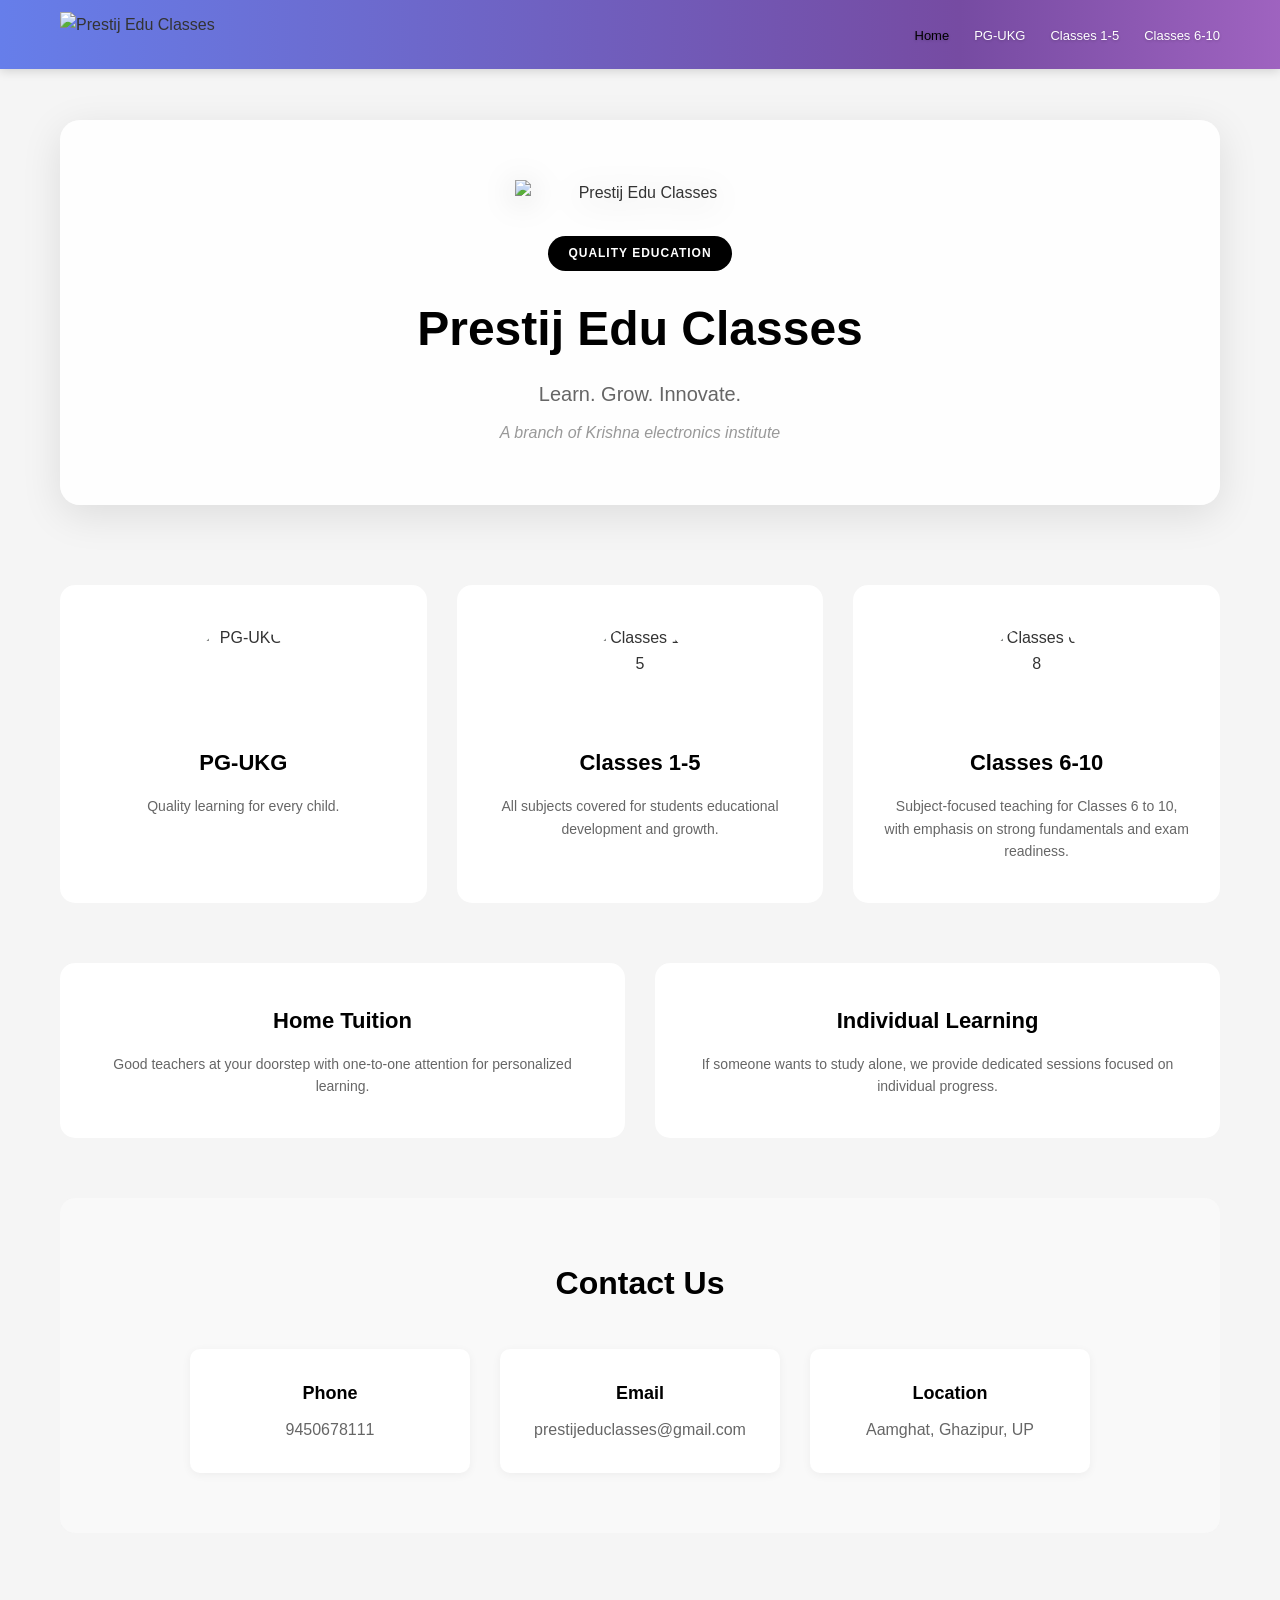
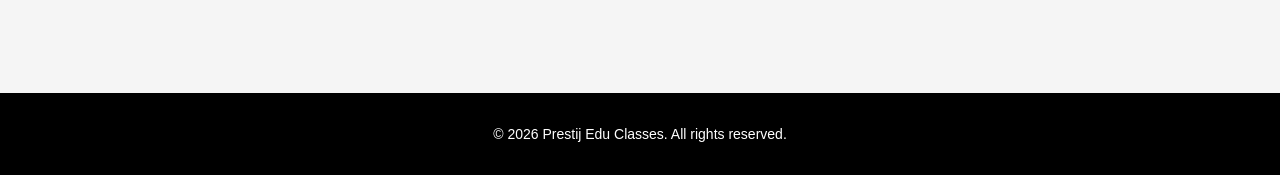
==== index.html @ 08bde534 "Prestij Edu Classes Website Code" ====
<!DOCTYPE html>
<html lang="en">
<head>
    <meta charset="UTF-8">
    <meta name="viewport" content="width=device-width, initial-scale=1.0">
    <title>Prestij Edu Classes - Home</title>
    <link rel="stylesheet" href="home.css">
</head>
<body>
    <nav class="navbar" id="navbar">
        <div class="container">
            <div class="logo">
                <img src="images/logo.png" alt="Prestij Edu Classes" class="logo-img">
            </div>
            <ul class="nav-links">
                <li><a href="index.html" class="active">Home</a></li>
                <li><a href="pg-ukg.html">PG-UKG</a></li>
                <li><a href="1st-5th.html">Classes 1-5</a></li>
                <li><a href="6th-8th.html">Classes 6-10</a></li>
            </ul>
        </div>
    </nav>

    <section class="hero-section">
        <!-- Blurred Background -->
        <div class="hero-bg-blur"></div>
        
        <div class="container">
            <div class="hero-content">
                <img src="images/logo.png" alt="Prestij Edu Classes" class="hero-logo">
                <span class="hero-badge">Quality Education</span>
                <h1>Prestij Edu Classes</h1>
                <p class="tagline">Learn. Grow. Innovate.</p>
                <p class="subtitle">A branch of Krishna electronics institute</p>
            </div>

            <div class="class-grid">
                <a href="pg-ukg.html" class="class-card">
                    <img src="images/pg_icon.png" alt="PG-UKG" class="card-icon">
                    <h3>PG-UKG</h3>
                    <p>Quality learning for every child.</p>
                </a>

                <a href="1st-5th.html" class="class-card">
                    <img src="images/1_5icon.png" alt="Classes 1-5" class="card-icon">
                    <h3>Classes 1-5</h3>
                    <p>All subjects covered for students educational development and growth.</p>
                </a>

                <a href="6th-8th.html" class="class-card">
                    <img src="images/6_8icon.png" alt="Classes 6-8" class="card-icon">
                    <h3>Classes 6-10</h3>
                    <p>Subject-focused teaching for Classes 6 to 10, with emphasis on strong fundamentals and exam readiness.</p>
                </a>
            </div>

            <div class="info-grid">
                <div class="info-card">
                    <h3>Home Tuition</h3>
                    <p>Good teachers at your doorstep with one-to-one attention for personalized learning.</p>
                </div>

                <div class="info-card">
                    <h3>Individual Learning</h3>
                    <p>If someone wants to study alone, we provide dedicated sessions focused on individual progress.</p>
                </div>
            </div>

            <div class="contact-section">
                <h2>Contact Us</h2>
                <div class="contact-info">
                    <div class="contact-item">
                        <h3>Phone</h3>
                        <p>9450678111</p>
                    </div>
                    <div class="contact-item">
                        <h3>Email</h3>
                        <p>prestijeduclasses@gmail.com</p>
                    </div>
                    <div class="contact-item">
                        <h3>Location</h3>
                        <p>Aamghat, Ghazipur, UP</p>
                    </div>
                </div>
            </div>
        </div>
    </section>

    <footer>
        <p>&copy; 2026 Prestij Edu Classes. All rights reserved.</p>
    </footer>

    <script>
        let lastScroll = 0;
        const navbar = document.getElementById('navbar');
        
        window.addEventListener('scroll', () => {
            const currentScroll = window.pageYOffset;
            
            // Add scrolled class for smaller size
            if (currentScroll > 50) {
                navbar.classList.add('scrolled');
            } else {
                navbar.classList.remove('scrolled');
            }
            
            // Hide/show navbar based on scroll direction
            if (currentScroll > lastScroll && currentScroll > 100) {
                // Scrolling down
                navbar.classList.add('hidden');
            } else {
                // Scrolling up
                navbar.classList.remove('hidden');
            }
            
            lastScroll = currentScroll;
        });
    </script>
</body>
</html>
---- home.css ----
* {
    margin: 0;
    padding: 0;
    box-sizing: border-box;
}

body {
    font-family: -apple-system, BlinkMacSystemFont, 'Segoe UI', Roboto, 'Helvetica Neue', Arial, sans-serif;
    line-height: 1.6;
    color: #333;
    background-color: #f5f5f5;
}

.container {
    max-width: 1200px;
    margin: 0 auto;
    padding: 0 20px;
}

/* Navigation - Smaller with Animated Gradient */
.navbar {
    background: linear-gradient(90deg, #667eea 0%, #764ba2 25%, #f093fb 50%, #4facfe 75%, #667eea 100%);
    background-size: 300% 100%;
    padding: 12px 0;
    box-shadow: 0 2px 10px rgba(0,0,0,0.15);
    position: fixed;
    top: 0;
    left: 0;
    right: 0;
    z-index: 1000;
    transition: transform 0.3s ease, padding 0.3s ease;
    animation: gradientShift 8s ease infinite;
}

@keyframes gradientShift {
    0% {
        background-position: 0% 50%;
    }
    50% {
        background-position: 100% 50%;
    }
    100% {
        background-position: 0% 50%;
    }
}

/* Navbar when scrolled - Even smaller */
.navbar.scrolled {
    padding: 8px 0;
    box-shadow: 0 4px 15px rgba(0,0,0,0.2);
}

/* Hide navbar when scrolling down */
.navbar.hidden {
    transform: translateY(-100%);
}

.navbar .container {
    display: flex;
    justify-content: space-between;
    align-items: center;
}

.logo {
    display: flex;
    align-items: center;
}

.logo-img {
    height: 45px;
    width: auto;
    object-fit: contain;
    transition: height 0.3s ease;
}

.navbar.scrolled .logo-img {
    height: 35px;
}

.nav-links {
    display: flex;
    list-style: none;
    gap: 25px;
}

.nav-links a {
    text-decoration: none;
    color: #fff;
    font-size: 13px;
    transition: all 0.3s ease;
    font-weight: 500;
    text-shadow: 0 1px 3px rgba(0,0,0,0.2);
}

.nav-links a:hover,
.nav-links a.active {
    color: #000;
    transform: translateY(-2px);
}

/* Hero Section with Blur Background */
.hero-section {
    padding: 120px 0 80px 0;
    position: relative;
    min-height: 100vh;
    overflow: hidden;
}

/* Blurred Background Layer */
.hero-bg-blur {
    position: absolute;
    top: 0;
    left: 0;
    width: 100%;
    height: 100%;
    background-image: url('images/logo.png');
    background-position: center;
    background-repeat: no-repeat;
    background-size: cover;
    filter: blur(20px);
    -webkit-filter: blur(20px);
    transform: scale(1.1);
    z-index: -1;
    opacity: 0.3;
}

/* Hero Content Layer */
.hero-content {
    text-align: center;
    margin-bottom: 80px;
    position: relative;
    z-index: 2;
    background-color: rgba(255, 255, 255, 0.9);
    padding: 60px 40px;
    border-radius: 20px;
    box-shadow: 0 10px 40px rgba(0,0,0,0.1);
}

.hero-logo {
    width: 250px;
    height: auto;
    margin-bottom: 30px;
    display: block;
    margin-left: auto;
    margin-right: auto;
    filter: drop-shadow(0 5px 15px rgba(0,0,0,0.2));
}

.hero-badge {
    display: inline-block;
    background-color: #000;
    color: #fff;
    padding: 8px 20px;
    border-radius: 20px;
    font-size: 12px;
    font-weight: 600;
    margin-bottom: 20px;
    text-transform: uppercase;
    letter-spacing: 1px;
}

h1 {
    font-size: 48px;
    font-weight: 700;
    margin-bottom: 10px;
    color: #000;
}

.tagline {
    font-size: 20px;
    color: #666;
    margin-bottom: 10px;
}

.subtitle {
    font-size: 16px;
    color: #999;
    font-style: italic;
}

/* Class Cards Grid */
.class-grid {
    display: grid;
    grid-template-columns: repeat(auto-fit, minmax(300px, 1fr));
    gap: 30px;
    margin-bottom: 60px;
    position: relative;
    z-index: 2;
}

.class-card {
    background-color: rgba(255, 255, 255, 0.95);
    padding: 40px 30px;
    border-radius: 15px;
    text-align: center;
    transition: transform 0.3s, box-shadow 0.3s;
    text-decoration: none;
    color: inherit;
    display: block;
    backdrop-filter: blur(10px);
}

.class-card:hover {
    transform: translateY(-5px);
    box-shadow: 0 10px 30px rgba(0,0,0,0.15);
}

.card-icon {
    width: 100px;
    height: 100px;
    object-fit: cover;
    border-radius: 50%;
    margin: 0 auto 20px;
    display: block;
}

.class-card h3 {
    font-size: 22px;
    font-weight: 600;
    margin-bottom: 15px;
    color: #000;
}

.class-card p {
    font-size: 14px;
    color: #666;
    line-height: 1.6;
}

/* Info Grid */
.info-grid {
    display: grid;
    grid-template-columns: repeat(auto-fit, minmax(300px, 1fr));
    gap: 30px;
    margin-bottom: 60px;
    position: relative;
    z-index: 2;
}

.info-card {
    background-color: rgba(255, 255, 255, 0.95);
    padding: 40px 30px;
    border-radius: 15px;
    text-align: center;
    transition: transform 0.3s, box-shadow 0.3s;
    backdrop-filter: blur(10px);
}

.info-card:hover {
    transform: translateY(-5px);
    box-shadow: 0 10px 30px rgba(0,0,0,0.15);
}

.info-card h3 {
    font-size: 22px;
    font-weight: 600;
    margin-bottom: 15px;
    color: #000;
}

.info-card p {
    font-size: 14px;
    color: #666;
    line-height: 1.6;
}

/* Contact Section */
.contact-section {
    background-color: rgba(249, 249, 249, 0.95);
    padding: 60px 40px;
    border-radius: 15px;
    margin-top: 60px;
    text-align: center;
    position: relative;
    z-index: 2;
    backdrop-filter: blur(10px);
}

.contact-section h2 {
    font-size: 32px;
    font-weight: 600;
    margin-bottom: 40px;
    color: #000;
}

.contact-info {
    display: grid;
    grid-template-columns: repeat(auto-fit, minmax(250px, 1fr));
    gap: 30px;
    max-width: 900px;
    margin: 0 auto;
}

.contact-item {
    background-color: #fff;
    padding: 30px;
    border-radius: 10px;
    box-shadow: 0 2px 10px rgba(0,0,0,0.05);
    transition: transform 0.3s, box-shadow 0.3s;
}

.contact-item:hover {
    transform: translateY(-3px);
    box-shadow: 0 5px 20px rgba(0,0,0,0.1);
}

.contact-item h3 {
    font-size: 18px;
    font-weight: 600;
    color: #000;
    margin-bottom: 10px;
}

.contact-item p {
    font-size: 16px;
    color: #666;
    word-break: break-word;
}

/* Footer */
footer {
    background-color: #000;
    color: #fff;
    text-align: center;
    padding: 30px 0;
    margin-top: 80px;
    position: relative;
    z-index: 2;
}

footer p {
    font-size: 14px;
}

/* Responsive Design */
@media (max-width: 768px) {
    h1 {
        font-size: 36px;
    }

    .tagline {
        font-size: 18px;
    }

    .nav-links {
        gap: 15px;
    }

    .nav-links a {
        font-size: 11px;
    }

    .class-grid,
    .info-grid,
    .contact-info {
        grid-template-columns: 1fr;
    }

    .navbar .container {
        flex-direction: row;
        gap: 10px;
    }

    .logo-img {
        height: 40px;
    }

    .navbar.scrolled .logo-img {
        height: 32px;
    }

    .hero-logo {
        width: 180px;
    }

    .hero-content {
        padding: 40px 20px;
    }

    .card-icon {
        width: 80px;
        height: 80px;
    }
}

@media (max-width: 480px) {
    h1 {
        font-size: 28px;
    }

    .hero-badge {
        font-size: 10px;
        padding: 6px 15px;
    }

    .container {
        padding: 0 15px;
    }

    .logo-img {
        height: 35px;
    }

    .navbar.scrolled .logo-img {
        height: 28px;
    }

    .hero-logo {
        width: 150px;
    }

    .hero-content {
        padding: 30px 15px;
    }

    .card-icon {
        width: 70px;
        height: 70px;
    }

    .nav-links {
        gap: 10px;
    }

    .nav-links a {
        font-size: 10px;
    }
}
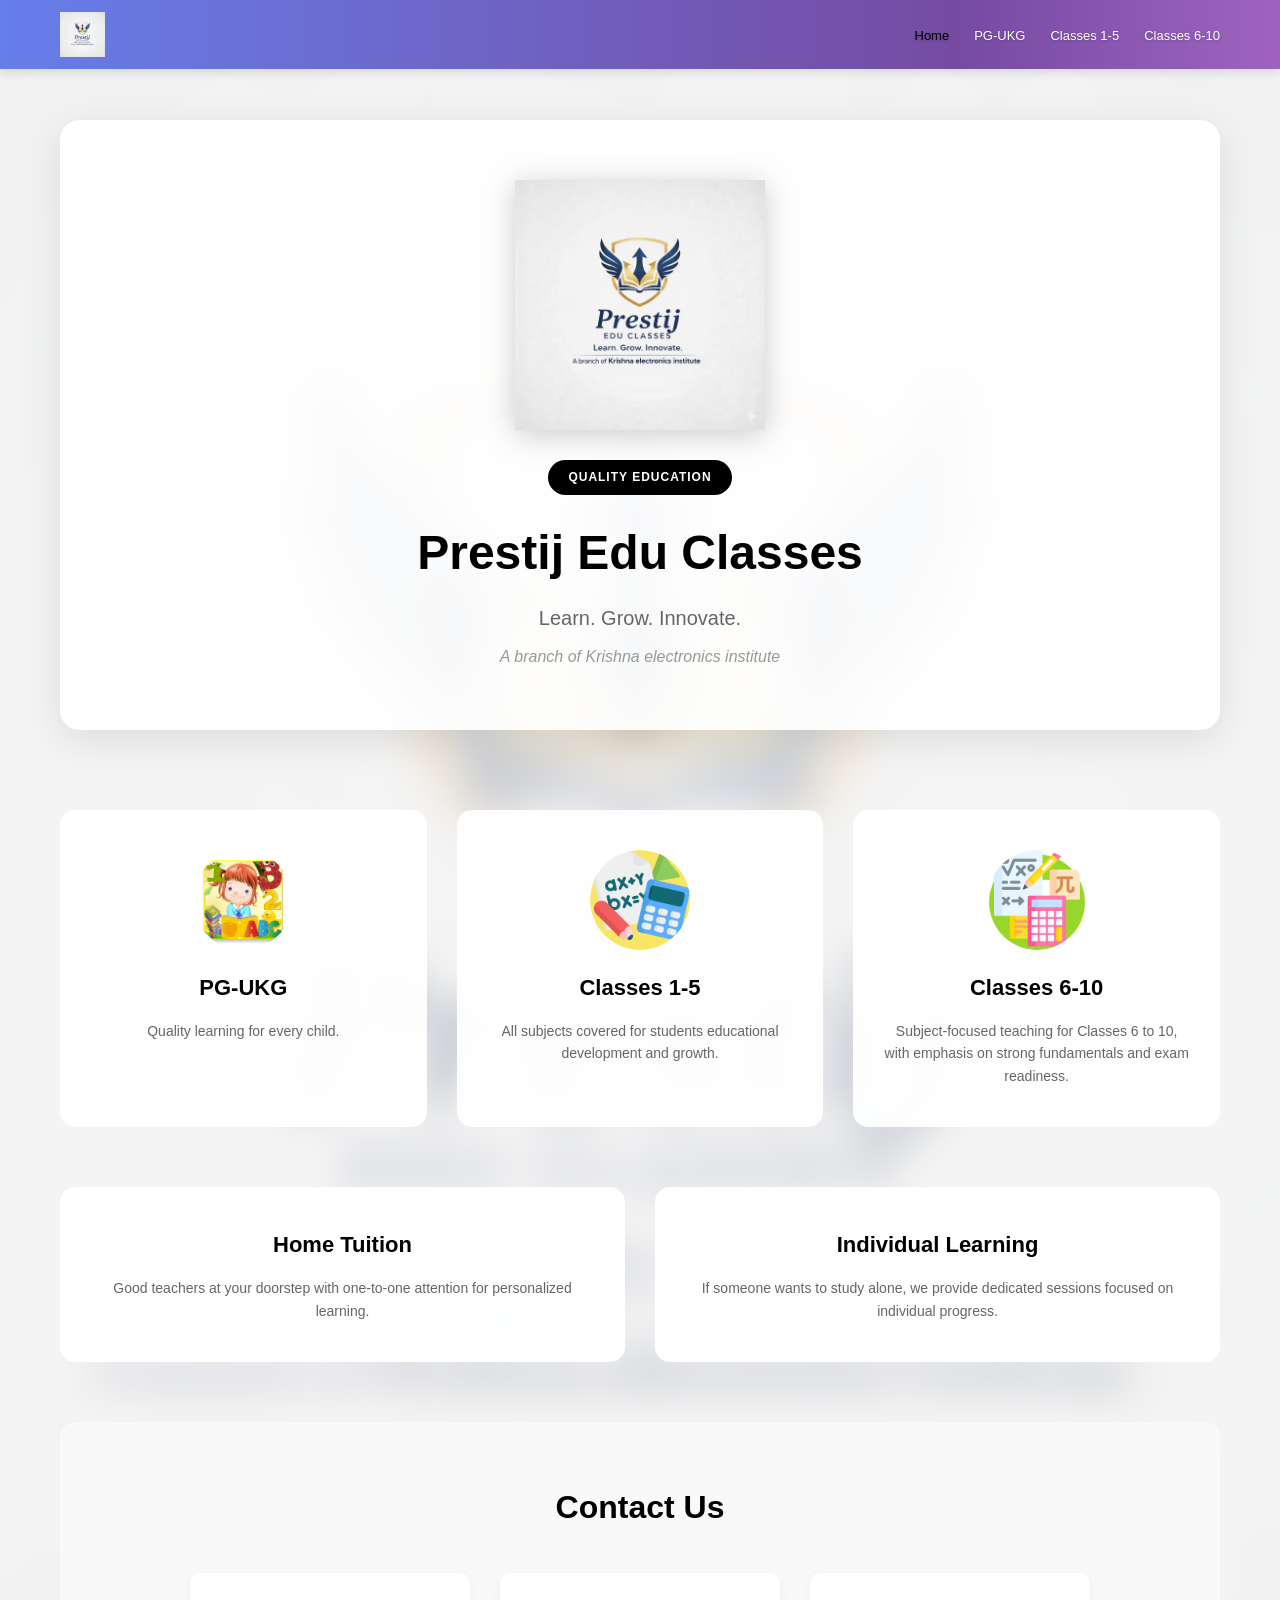
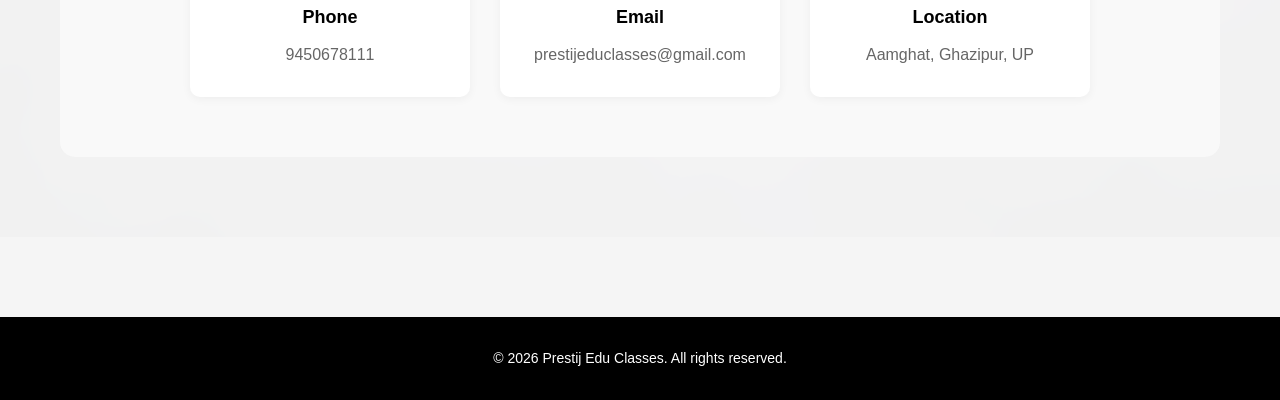
==== commit 258407d1: "Update index.html" ====
--- a/index.html
+++ b/index.html
@@ -1,10 +1,40 @@
 <!DOCTYPE html>
 <html lang="en">
 <head>
-    <meta charset="UTF-8">
-    <meta name="viewport" content="width=device-width, initial-scale=1.0">
-    <title>Prestij Edu Classes - Home</title>
-    <link rel="stylesheet" href="home.css">
+<meta charset="UTF-8">
+<meta name="viewport" content="width=device-width, initial-scale=1.0">
+
+<title>Prestij Edu Classes | Best Coaching in Ghazipur</title>
+
+<meta name="description" content="Prestij Edu Classes is one of the best coaching institutes in Ghazipur offering classes for PG, UKG, 1st to 10th with experienced teachers.">
+
+<meta name="keywords" content="
+coaching in ghazipur,
+best coaching in ghazipur,
+tuition classes in ghazipur,
+coaching classes ghazipur,
+top coaching institute ghazipur,
+school tuition ghazipur,
+best tuition teacher ghazipur,
+math coaching ghazipur,
+science coaching ghazipur,
+english coaching ghazipur,
+classes for pg ukg ghazipur,
+classes for 1st to 5th ghazipur,
+classes for 6th to 10th ghazipur,
+home tuition ghazipur,
+student coaching ghazipur,
+affordable coaching ghazipur,
+prestij edu classes ghazipur,
+education institute ghazipur,
+best tuition center ghazipur,
+school preparation coaching ghazipur,
+kids coaching ghazipur,
+academic coaching ghazipur
+">
+<meta name="author" content="Prestij Edu Classes">
+
+<link rel="stylesheet" href="home.css">
 </head>
 <body>
     <nav class="navbar" id="navbar">
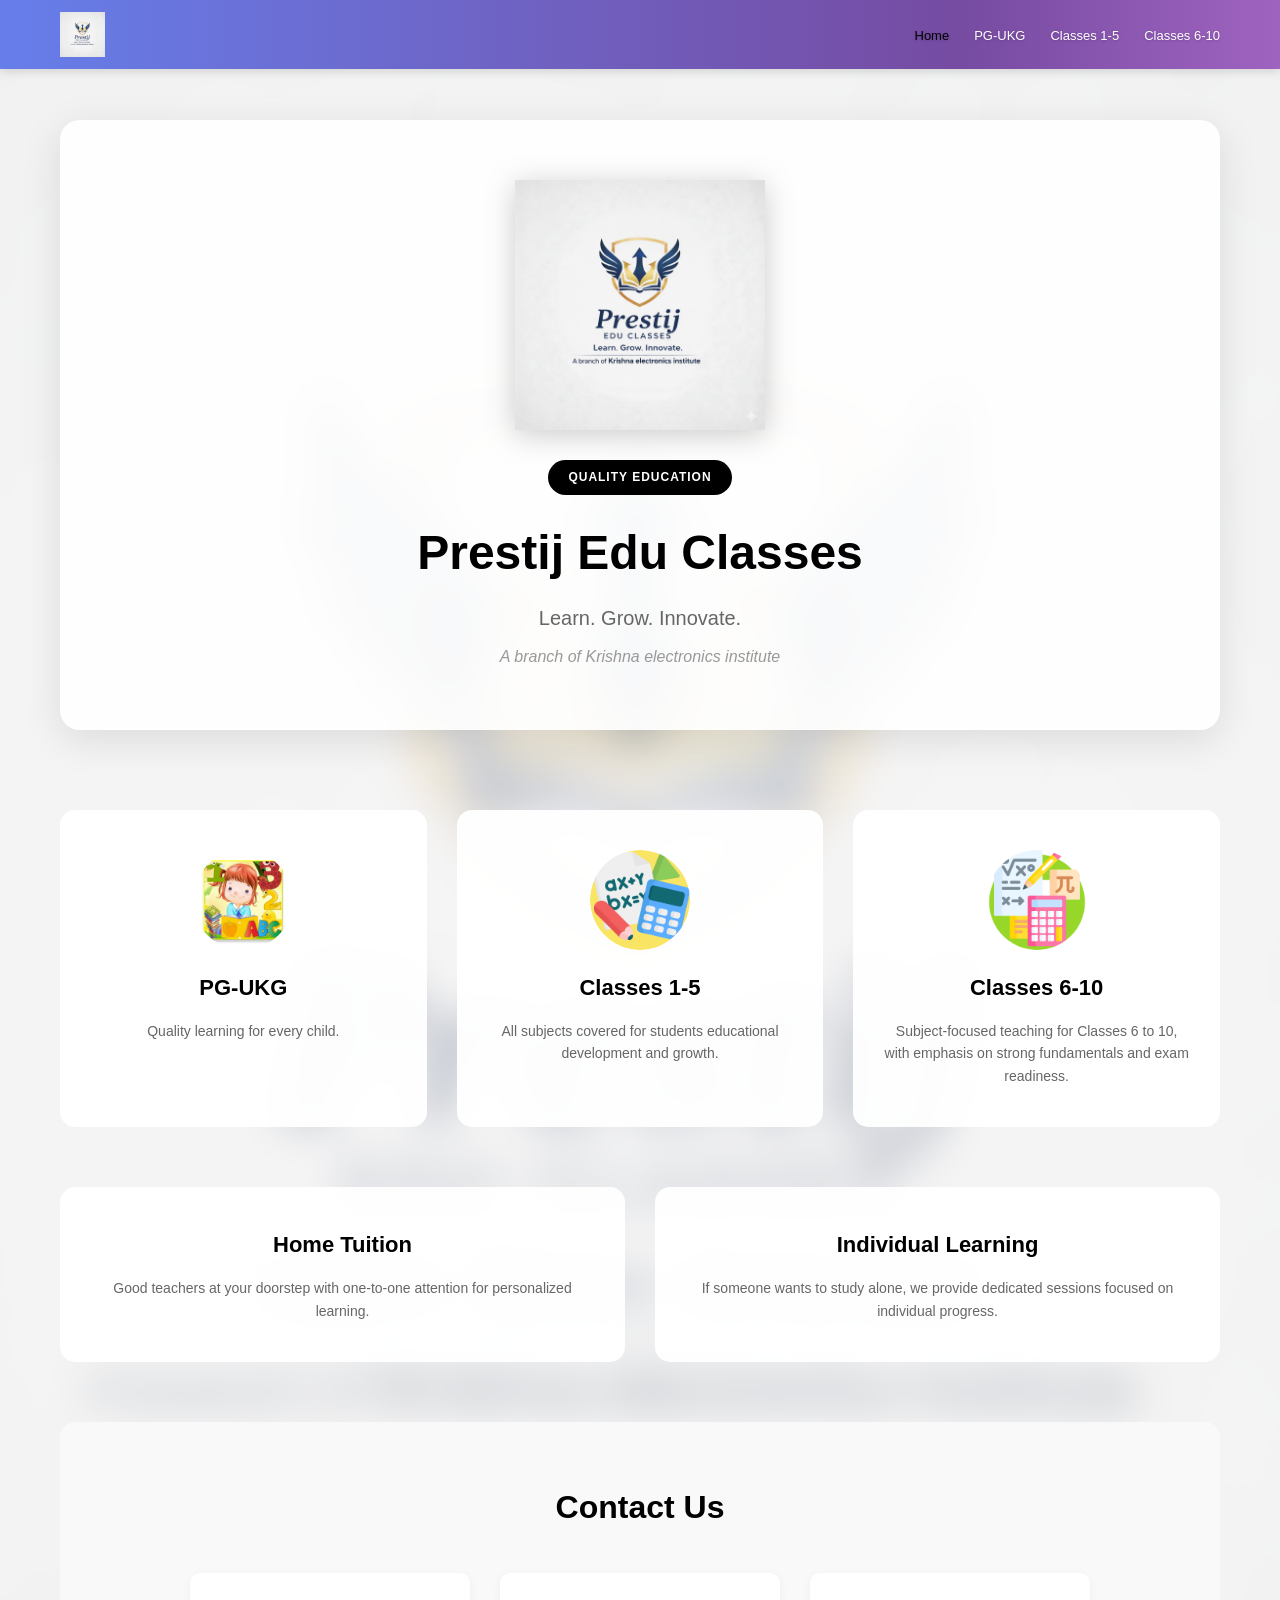
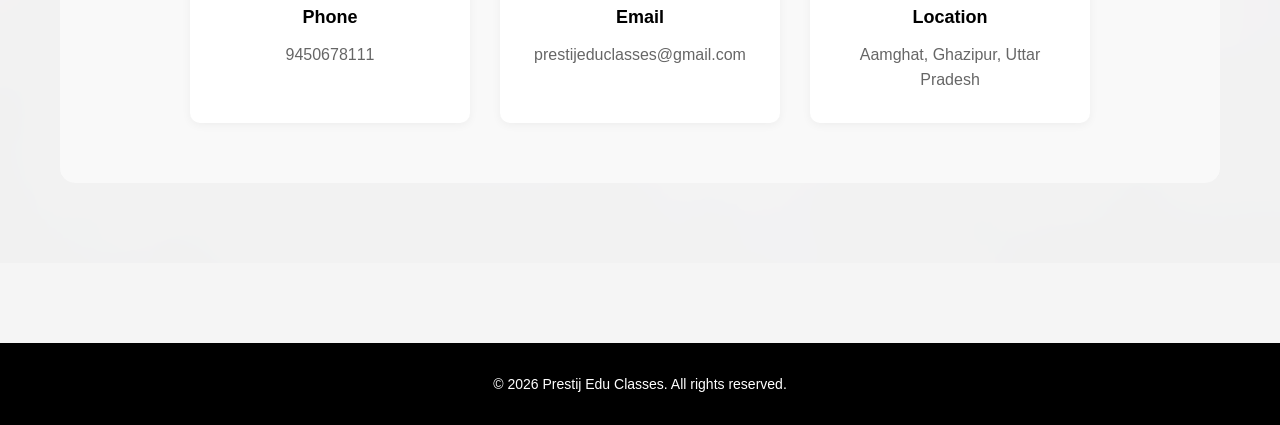
==== commit abf0e25f: "Update index.html" ====
--- a/index.html
+++ b/index.html
@@ -109,7 +109,7 @@
                     </div>
                     <div class="contact-item">
                         <h3>Location</h3>
-                        <p>Aamghat, Ghazipur, UP</p>
+                        <p>Aamghat, Ghazipur, Uttar Pradesh</p>
                     </div>
                 </div>
             </div>
